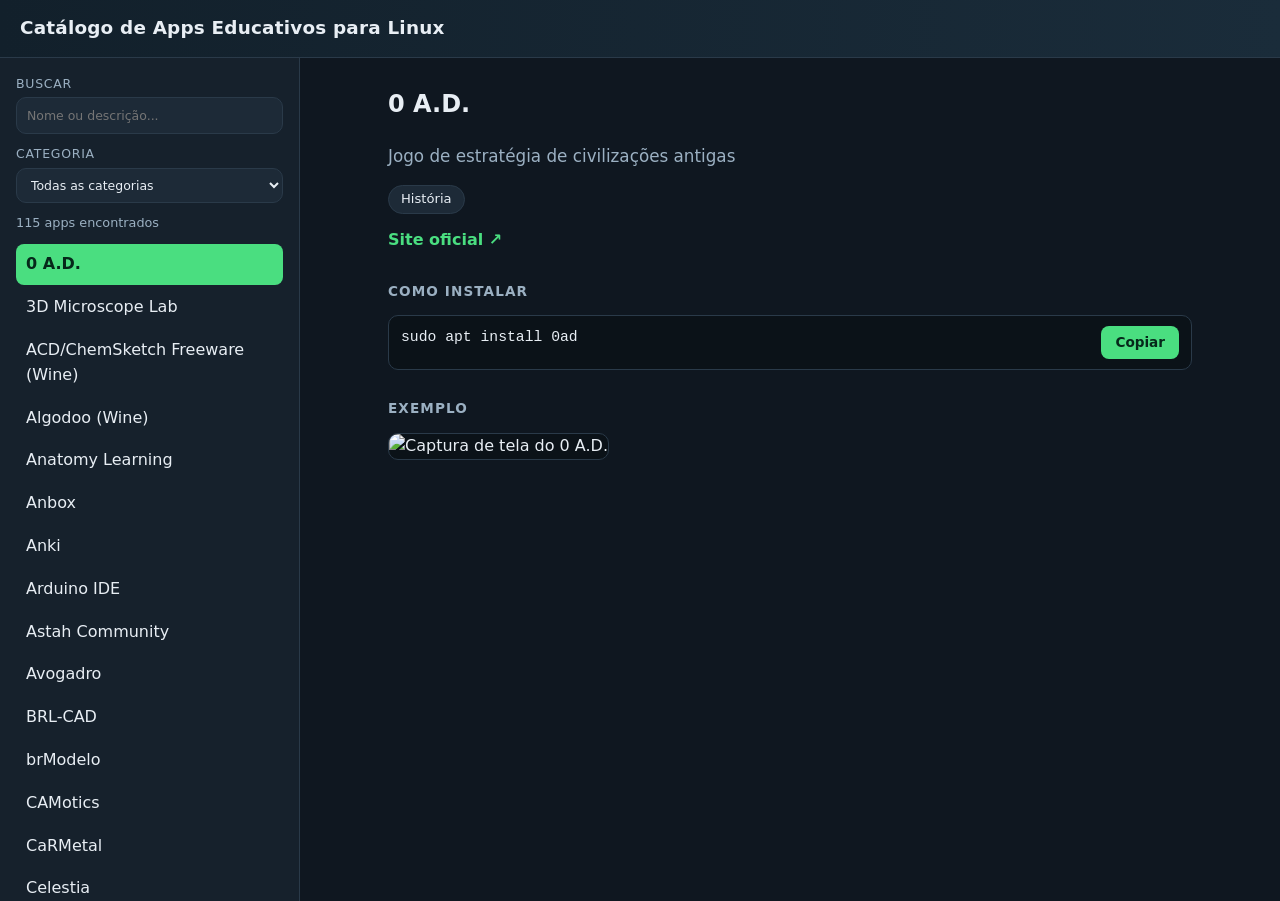
==== app1/index.html @ 0c28ee69 "Added modern app builded with lovable" ====
<!doctype html>
<html lang="pt-BR">
  <head>
    <meta charset="utf-8" />
    <meta name="viewport" content="width=device-width, initial-scale=1" />
    <title>Catálogo de Apps Educativos para Linux</title>
    <meta
      name="description"
      content="Catálogo de aplicativos educativos para Linux com descrição, categorias, capturas de tela e comando de instalação."
    />
    <meta property="og:title" content="Catálogo de Apps Educativos para Linux" />
    <meta
      property="og:description"
      content="Descubra apps educativos para Linux por categoria, com instruções de instalação."
    />
    <meta property="og:type" content="website" />
    <meta name="twitter:card" content="summary_large_image" />
    <link rel="stylesheet" href="./style.css" />
  </head>
  <body>
    <header class="topbar">
      <h1>Catálogo de Apps Educativos para Linux</h1>
      <button id="menu-toggle" class="menu-toggle" type="button" aria-label="Abrir lista de apps">☰</button>
    </header>

    <div class="layout">
      <aside id="sidebar" class="sidebar">
        <div class="sidebar-controls">
          <label class="field">
            <span>Buscar</span>
            <input id="search" type="search" placeholder="Nome ou descrição..." autocomplete="off" />
          </label>
          <label class="field">
            <span>Categoria</span>
            <select id="category"></select>
          </label>
          <p id="count" class="count"></p>
        </div>
        <nav>
          <ul id="app-list" class="app-list"></ul>
        </nav>
      </aside>

      <main class="content">
        <section id="empty" class="placeholder">
          <h2>Selecione um app</h2>
          <p>Use a lista à esquerda, filtre por categoria ou busque por nome e descrição.</p>
        </section>

        <article id="detail" class="detail" hidden>
          <h2 id="detail-title"></h2>
          <p id="detail-text" class="detail-text"></p>
          <ul id="detail-categories" class="tags"></ul>
          <a id="detail-page" class="site-link" href="#" target="_blank" rel="noopener noreferrer">
            Site oficial ↗
          </a>

          <h3>Como instalar</h3>
          <div class="install">
            <pre><code id="detail-install"></code></pre>
            <button id="copy" class="copy" type="button">Copiar</button>
          </div>

          <h3>Exemplo</h3>
          <img id="detail-img" class="shot" alt="" loading="lazy" />
        </article>
      </main>
    </div>

    <script src="./app.js"></script>
  </body>
</html>
---- app1/style.css ----
:root {
  --bg: #0f1720;
  --panel: #16212c;
  --panel-2: #1d2a37;
  --line: #2a3a49;
  --text: #e8eef4;
  --muted: #9bb0c2;
  --accent: #4ade80;
  --accent-ink: #06281a;
  --radius: 10px;
  --mono: ui-monospace, SFMono-Regular, Menlo, Consolas, "Liberation Mono", monospace;
}

* {
  box-sizing: border-box;
}

body {
  margin: 0;
  background: var(--bg);
  color: var(--text);
  font-family: system-ui, -apple-system, "Segoe UI", Roboto, sans-serif;
  line-height: 1.55;
}

.topbar {
  display: flex;
  align-items: center;
  gap: 12px;
  padding: 14px 20px;
  background: linear-gradient(90deg, #12202b, #1a2c3a);
  border-bottom: 1px solid var(--line);
  position: sticky;
  top: 0;
  z-index: 5;
}

.topbar h1 {
  margin: 0;
  font-size: 1.15rem;
  letter-spacing: 0.2px;
}

.menu-toggle {
  margin-left: auto;
  display: none;
  background: var(--panel-2);
  color: var(--text);
  border: 1px solid var(--line);
  border-radius: var(--radius);
  padding: 6px 12px;
  font-size: 1rem;
  cursor: pointer;
}

.layout {
  display: grid;
  grid-template-columns: 300px 1fr;
  align-items: start;
  min-height: calc(100vh - 57px);
}

.sidebar {
  background: var(--panel);
  border-right: 1px solid var(--line);
  position: sticky;
  top: 57px;
  max-height: calc(100vh - 57px);
  overflow-y: auto;
  padding: 16px;
}

.sidebar-controls {
  display: grid;
  gap: 10px;
  margin-bottom: 12px;
}

.field {
  display: grid;
  gap: 4px;
  font-size: 0.78rem;
  color: var(--muted);
  text-transform: uppercase;
  letter-spacing: 0.06em;
}

.field input,
.field select {
  font: inherit;
  text-transform: none;
  letter-spacing: normal;
  color: var(--text);
  background: var(--panel-2);
  border: 1px solid var(--line);
  border-radius: var(--radius);
  padding: 8px 10px;
}

.field input:focus,
.field select:focus {
  outline: 2px solid var(--accent);
  outline-offset: 1px;
}

.count {
  margin: 0;
  font-size: 0.8rem;
  color: var(--muted);
}

.app-list {
  list-style: none;
  margin: 0;
  padding: 0;
  display: grid;
  gap: 2px;
}

.app-list button {
  width: 100%;
  text-align: left;
  font: inherit;
  color: var(--text);
  background: transparent;
  border: 0;
  border-radius: 8px;
  padding: 8px 10px;
  cursor: pointer;
}

.app-list button:hover {
  background: var(--panel-2);
}

.app-list button[aria-current="true"] {
  background: var(--accent);
  color: var(--accent-ink);
  font-weight: 600;
}

.content {
  width: 100%;
  max-width: 900px;
  margin: 0 auto;
  padding: 28px clamp(20px, 4vw, 48px);
}

.placeholder h2,
.detail h2 {
  margin-top: 0;
}

.placeholder p {
  color: var(--muted);
}

.detail-text {
  font-size: 1.05rem;
  color: var(--muted);
}

.tags {
  list-style: none;
  display: flex;
  flex-wrap: wrap;
  gap: 8px;
  padding: 0;
  margin: 14px 0;
}

.tags li {
  background: var(--panel-2);
  border: 1px solid var(--line);
  color: var(--text);
  border-radius: 999px;
  padding: 3px 12px;
  font-size: 0.82rem;
}

.site-link {
  display: inline-block;
  color: var(--accent);
  text-decoration: none;
  font-weight: 600;
}

.site-link:hover {
  text-decoration: underline;
}

.detail h3 {
  margin-top: 28px;
  font-size: 0.85rem;
  text-transform: uppercase;
  letter-spacing: 0.08em;
  color: var(--muted);
}

.install {
  display: flex;
  gap: 10px;
  align-items: stretch;
  background: #0b1218;
  border: 1px solid var(--line);
  border-radius: var(--radius);
  padding: 10px 12px;
}

.install pre {
  margin: 0;
  flex: 1;
  overflow-x: auto;
}

.install code {
  font-family: var(--mono);
  font-size: 0.92rem;
  white-space: pre-wrap;
  word-break: break-word;
}

.copy {
  align-self: flex-start;
  font: inherit;
  font-size: 0.85rem;
  background: var(--accent);
  color: var(--accent-ink);
  border: 0;
  border-radius: 8px;
  padding: 6px 14px;
  cursor: pointer;
  font-weight: 600;
}

.copy:hover {
  filter: brightness(1.08);
}

.shot {
  width: 100%;
  border: 1px solid var(--line);
  border-radius: var(--radius);
  background: #0b1218;
}

@media (max-width: 820px) {
  .layout {
    grid-template-columns: 1fr;
  }
  .menu-toggle {
    display: block;
  }
  .sidebar {
    position: static;
    max-height: none;
    border-right: 0;
    border-bottom: 1px solid var(--line);
  }
  .sidebar[hidden] {
    display: none;
  }
}
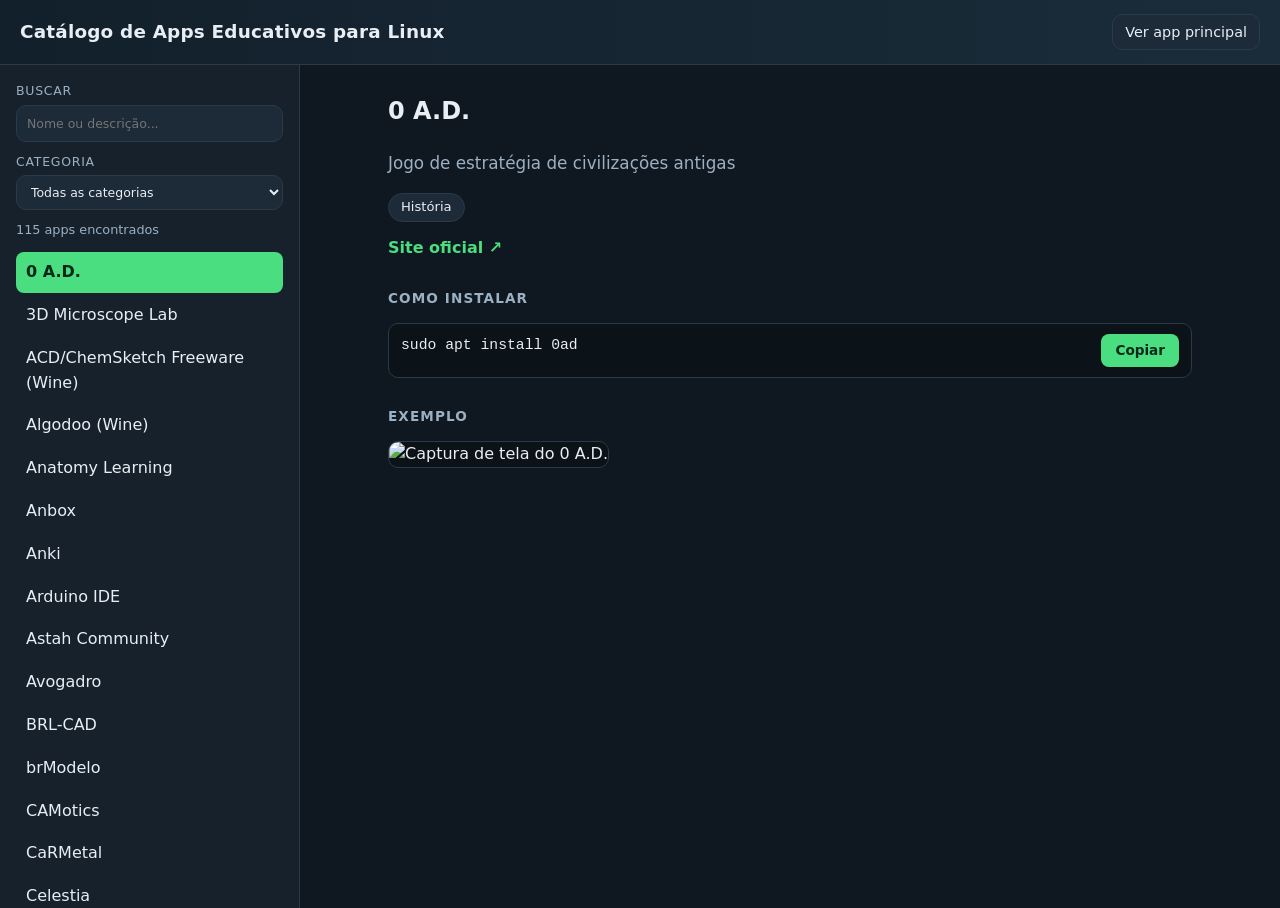
==== commit 3e8597b0: "Finished" ====
--- a/app1/index.html
+++ b/app1/index.html
@@ -20,7 +20,10 @@
   <body>
     <header class="topbar">
       <h1>Catálogo de Apps Educativos para Linux</h1>
-      <button id="menu-toggle" class="menu-toggle" type="button" aria-label="Abrir lista de apps">☰</button>
+      <div class="header-actions">
+        <a class="header-btn" href="../index.html">Ver app principal</a>
+        <button id="menu-toggle" class="menu-toggle" type="button" aria-label="Abrir lista de apps">☰</button>
+      </div>
     </header>
 
     <div class="layout">
--- a/app1/style.css
+++ b/app1/style.css
@@ -41,8 +41,32 @@
   letter-spacing: 0.2px;
 }
 
+.header-actions {
+  margin-left: auto;
+  display: flex;
+  align-items: center;
+  gap: 10px;
+}
+
+.header-btn {
+  display: inline-flex;
+  align-items: center;
+  background: var(--panel-2);
+  color: var(--text);
+  border: 1px solid var(--line);
+  border-radius: var(--radius);
+  padding: 6px 12px;
+  font-size: 0.9rem;
+  text-decoration: none;
+  cursor: pointer;
+}
+
+.header-btn:hover {
+  border-color: var(--accent);
+  color: var(--accent);
+}
+
 .menu-toggle {
-  margin-left: auto;
   display: none;
   background: var(--panel-2);
   color: var(--text);
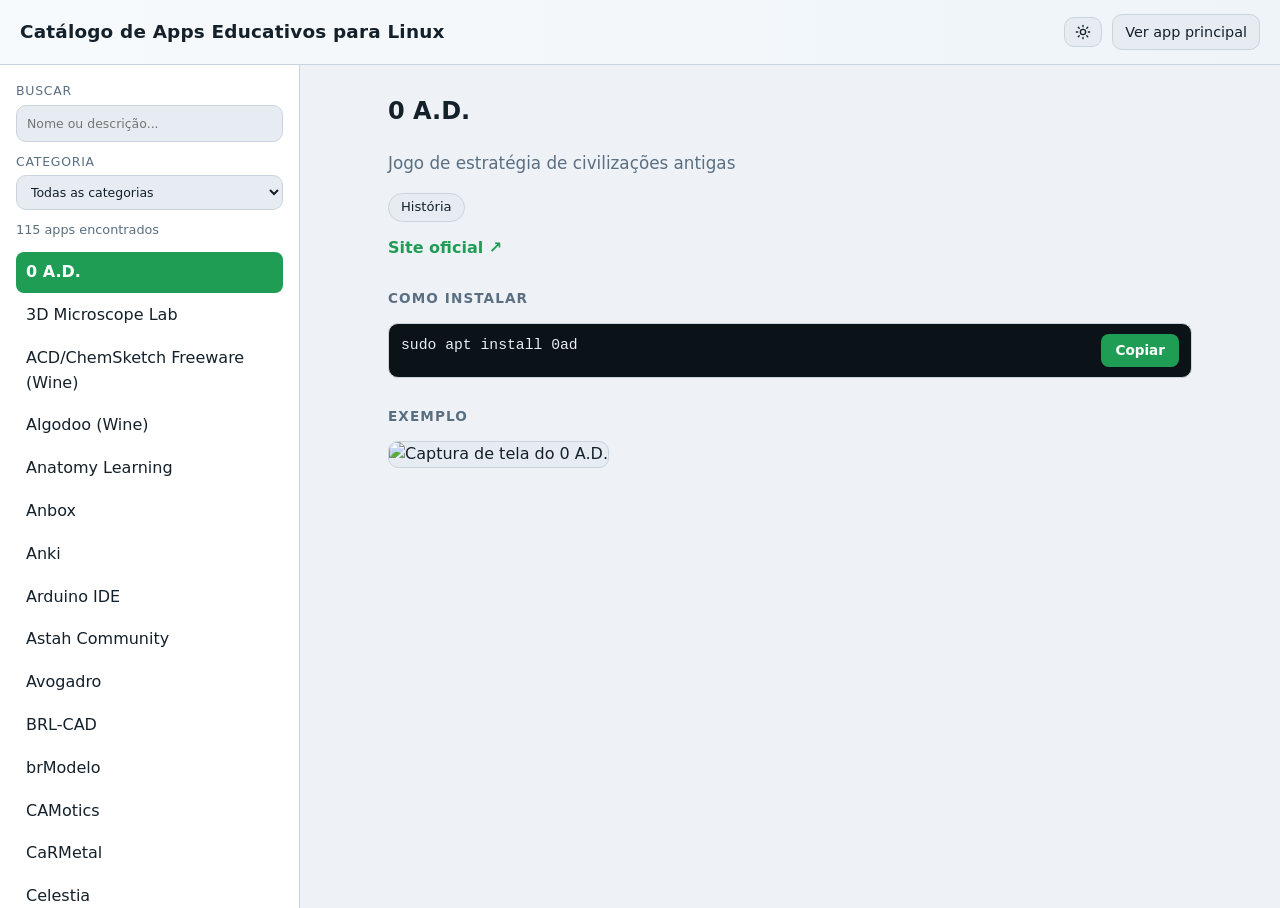
==== commit f4cbde58: "Implemented light/dark toggle" ====
--- a/app1/index.html
+++ b/app1/index.html
@@ -15,12 +15,63 @@
     />
     <meta property="og:type" content="website" />
     <meta name="twitter:card" content="summary_large_image" />
-    <link rel="stylesheet" href="./style.css" />
+    <script>
+      (function () {
+        try {
+          var stored = localStorage.getItem("catalog-theme");
+          var theme =
+            stored === "light" || stored === "dark"
+              ? stored
+              : window.matchMedia("(prefers-color-scheme: light)").matches
+                ? "light"
+                : "dark";
+          document.documentElement.setAttribute("data-theme", theme);
+        } catch (e) {
+          document.documentElement.setAttribute("data-theme", "dark");
+        }
+      })();
+    </script>
+    <link rel="stylesheet" href="./style.css?v=theme1" />
   </head>
   <body>
     <header class="topbar">
       <h1>Catálogo de Apps Educativos para Linux</h1>
       <div class="header-actions">
+        <button
+          type="button"
+          class="header-btn theme-toggle"
+          id="theme-toggle"
+          aria-label="Alternar tema"
+          title="Alternar tema"
+        >
+          <svg
+            class="icon-moon"
+            viewBox="0 0 24 24"
+            fill="none"
+            stroke="currentColor"
+            stroke-width="2"
+            stroke-linecap="round"
+            stroke-linejoin="round"
+            aria-hidden="true"
+          >
+            <path d="M21 14.5A8.5 8.5 0 1 1 9.5 3a7 7 0 0 0 11.5 11.5z" />
+          </svg>
+          <svg
+            class="icon-sun"
+            viewBox="0 0 24 24"
+            fill="none"
+            stroke="currentColor"
+            stroke-width="2"
+            stroke-linecap="round"
+            stroke-linejoin="round"
+            aria-hidden="true"
+          >
+            <circle cx="12" cy="12" r="4" />
+            <path
+              d="M12 2v2M12 20v2M4.93 4.93l1.41 1.41M17.66 17.66l1.41 1.41M2 12h2M20 12h2M4.93 19.07l1.41-1.41M17.66 6.34l1.41-1.41"
+            />
+          </svg>
+        </button>
         <a class="header-btn" href="../index.html">Ver app principal</a>
         <button id="menu-toggle" class="menu-toggle" type="button" aria-label="Abrir lista de apps">☰</button>
       </div>
@@ -70,6 +121,43 @@
       </main>
     </div>
 
+    <script>
+      (function () {
+        var KEY = "catalog-theme";
+        var btn = document.getElementById("theme-toggle");
+
+        function getTheme() {
+          return document.documentElement.getAttribute("data-theme") === "light"
+            ? "light"
+            : "dark";
+        }
+
+        function setTheme(theme) {
+          var next = theme === "light" ? "light" : "dark";
+          document.documentElement.setAttribute("data-theme", next);
+          try {
+            localStorage.setItem(KEY, next);
+          } catch (e) {}
+          if (btn) {
+            btn.setAttribute(
+              "aria-label",
+              next === "light" ? "Ativar tema escuro" : "Ativar tema claro"
+            );
+            btn.setAttribute(
+              "title",
+              next === "light" ? "Tema escuro" : "Tema claro"
+            );
+          }
+        }
+
+        setTheme(getTheme());
+        if (btn) {
+          btn.addEventListener("click", function () {
+            setTheme(getTheme() === "light" ? "dark" : "light");
+          });
+        }
+      })();
+    </script>
     <script src="./app.js"></script>
   </body>
 </html>
--- a/app1/style.css
+++ b/app1/style.css
@@ -1,4 +1,10 @@
 :root {
+  --radius: 10px;
+  --mono: ui-monospace, SFMono-Regular, Menlo, Consolas, "Liberation Mono", monospace;
+}
+
+html[data-theme="dark"],
+html:not([data-theme]) {
   --bg: #0f1720;
   --panel: #16212c;
   --panel-2: #1d2a37;
@@ -7,8 +13,27 @@
   --muted: #9bb0c2;
   --accent: #4ade80;
   --accent-ink: #06281a;
-  --radius: 10px;
-  --mono: ui-monospace, SFMono-Regular, Menlo, Consolas, "Liberation Mono", monospace;
+  --topbar-from: #12202b;
+  --topbar-to: #1a2c3a;
+  --install-bg: #0b1218;
+  --shot-bg: #0b1218;
+  color-scheme: dark;
+}
+
+html[data-theme="light"] {
+  --bg: #eef2f6;
+  --panel: #ffffff;
+  --panel-2: #e6ecf2;
+  --line: #c9d4de;
+  --text: #14202a;
+  --muted: #5a6f82;
+  --accent: #1f9d55;
+  --accent-ink: #ffffff;
+  --topbar-from: #f7fafc;
+  --topbar-to: #eef4f8;
+  --install-bg: #0b1218;
+  --shot-bg: #e6ecf2;
+  color-scheme: light;
 }
 
 * {
@@ -21,6 +46,13 @@
   color: var(--text);
   font-family: system-ui, -apple-system, "Segoe UI", Roboto, sans-serif;
   line-height: 1.55;
+  transition: background-color 0.2s ease, color 0.2s ease;
+}
+
+@media (prefers-reduced-motion: reduce) {
+  * {
+    transition: none !important;
+  }
 }
 
 .topbar {
@@ -28,7 +60,7 @@
   align-items: center;
   gap: 12px;
   padding: 14px 20px;
-  background: linear-gradient(90deg, #12202b, #1a2c3a);
+  background: linear-gradient(90deg, var(--topbar-from), var(--topbar-to));
   border-bottom: 1px solid var(--line);
   position: sticky;
   top: 0;
@@ -51,6 +83,7 @@
 .header-btn {
   display: inline-flex;
   align-items: center;
+  font: inherit;
   background: var(--panel-2);
   color: var(--text);
   border: 1px solid var(--line);
@@ -64,6 +97,34 @@
 .header-btn:hover {
   border-color: var(--accent);
   color: var(--accent);
+}
+
+.theme-toggle {
+  min-width: 38px;
+  justify-content: center;
+  padding: 6px 10px;
+}
+
+.theme-toggle svg {
+  width: 16px;
+  height: 16px;
+  display: block;
+}
+
+.theme-toggle .icon-sun {
+  display: none;
+}
+
+.theme-toggle .icon-moon {
+  display: block;
+}
+
+html[data-theme="light"] .theme-toggle .icon-sun {
+  display: block;
+}
+
+html[data-theme="light"] .theme-toggle .icon-moon {
+  display: none;
 }
 
 .menu-toggle {
@@ -225,10 +286,11 @@
   display: flex;
   gap: 10px;
   align-items: stretch;
-  background: #0b1218;
+  background: var(--install-bg);
   border: 1px solid var(--line);
   border-radius: var(--radius);
   padding: 10px 12px;
+  color: #e8eef4;
 }
 
 .install pre {
@@ -242,6 +304,7 @@
   font-size: 0.92rem;
   white-space: pre-wrap;
   word-break: break-word;
+  color: #e8eef4;
 }
 
 .copy {
@@ -265,7 +328,7 @@
   width: 100%;
   border: 1px solid var(--line);
   border-radius: var(--radius);
-  background: #0b1218;
+  background: var(--shot-bg);
 }
 
 @media (max-width: 820px) {
